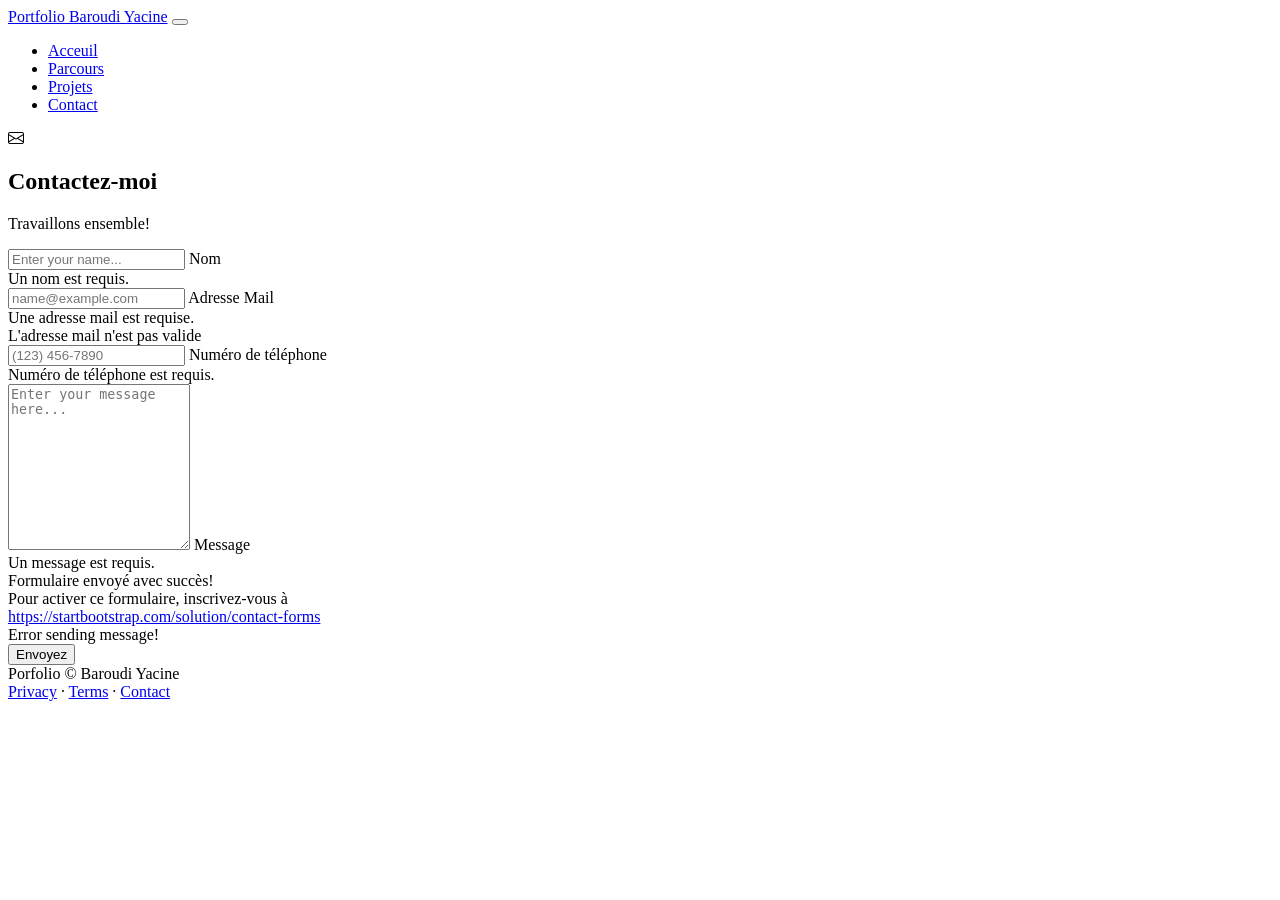
==== contact.html @ e616c019 "Add files via upload" ====
<!DOCTYPE html>
<html lang="en">
    <head>
        <meta charset="utf-8" />
        <meta name="viewport" content="width=device-width, initial-scale=1, shrink-to-fit=no" />
        <meta name="description" content />
        <meta name="author" content />
        <title>Portfolio - Contact</title>
        <!-- Favicon-->
        <link rel="icon" type="image/x-icon" href="assets/favicon.ico" />
        <!-- Custom Google font-->
        <link rel="preconnect" href="https://fonts.googleapis.com" />
        <link rel="preconnect" href="https://fonts.gstatic.com" crossorigin />
        <link href="https://fonts.googleapis.com/css2?family=Plus+Jakarta+Sans:wght@100;200;300;400;500;600;700;800;900&amp;display=swap" rel="stylesheet" />
        <!-- Bootstrap icons-->
        <link href="https://cdn.jsdelivr.net/npm/bootstrap-icons@1.8.1/font/bootstrap-icons.css" rel="stylesheet" />
        <!-- Core theme CSS (includes Bootstrap)-->
        <link href="css/styles.css" rel="stylesheet" />
    </head>
    <body class="d-flex flex-column">
        <main class="flex-shrink-0">
            <!-- Navigation-->
            <nav class="navbar navbar-expand-lg navbar-light bg-white py-3">
                <div class="container px-5">
                    <a class="navbar-brand" href="index.html"><span class="fw-bolder text-primary">Portfolio Baroudi Yacine</span></a>
                    <button class="navbar-toggler" type="button" data-bs-toggle="collapse" data-bs-target="#navbarSupportedContent" aria-controls="navbarSupportedContent" aria-expanded="false" aria-label="Toggle navigation"><span class="navbar-toggler-icon"></span></button>
                    <div class="collapse navbar-collapse" id="navbarSupportedContent">
                        <ul class="navbar-nav ms-auto mb-2 mb-lg-0 small fw-bolder">
                            <li class="nav-item"><a class="nav-link" href="index.html">Acceuil</a></li>
                            <li class="nav-item"><a class="nav-link" href="resume.html">Parcours</a></li>
                            <li class="nav-item"><a class="nav-link" href="projects.html">Projets</a></li>
                            <li class="nav-item"><a class="nav-link" href="contact.html">Contact</a></li>
                        </ul>
                    </div>
                </div>
            </nav>
            <!-- Page content-->
            <section class="py-5">
                <div class="container px-5">
                    <!-- Contact form-->
                    <div class="bg-light rounded-4 py-5 px-4 px-md-5">
                        <div class="text-center mb-5">
                            <div class="feature bg-primary bg-gradient-primary-to-secondary text-white rounded-3 mb-3"><i class="bi bi-envelope"></i></div>
                            <h1 class="fw-bolder">Contactez-moi</h1>
                            <p class="lead fw-normal text-muted mb-0">Travaillons ensemble!</p>
                        </div>
                        <div class="row gx-5 justify-content-center">
                            <div class="col-lg-8 col-xl-6">
                                <!-- * * * * * * * * * * * * * * *-->
                                <!-- * * SB Forms Contact Form * *-->
                                <!-- * * * * * * * * * * * * * * *-->
                                <!-- This form is pre-integrated with SB Forms.-->
                                <!-- To make this form functional, sign up at-->
                                <!-- https://startbootstrap.com/solution/contact-forms-->
                                <!-- to get an API token!-->
                                <form id="contactForm" data-sb-form-api-token="API_TOKEN">
                                    <!-- Name input-->
                                    <div class="form-floating mb-3">
                                        <input class="form-control" id="name" type="text" placeholder="Enter your name..." data-sb-validations="required" />
                                        <label for="name">Nom</label>
                                        <div class="invalid-feedback" data-sb-feedback="name:required">Un nom est requis.</div>
                                    </div>
                                    <!-- Email address input-->
                                    <div class="form-floating mb-3">
                                        <input class="form-control" id="email" type="email" placeholder="name@example.com" data-sb-validations="required,email" />
                                        <label for="email">Adresse Mail</label>
                                        <div class="invalid-feedback" data-sb-feedback="email:required">Une adresse mail est requise.</div>
                                        <div class="invalid-feedback" data-sb-feedback="email:email">L'adresse mail n'est pas valide</div>
                                    </div>
                                    <!-- Phone number input-->
                                    <div class="form-floating mb-3">
                                        <input class="form-control" id="phone" type="tel" placeholder="(123) 456-7890" data-sb-validations="required" />
                                        <label for="phone">Numéro de téléphone</label>
                                        <div class="invalid-feedback" data-sb-feedback="phone:required">Numéro de téléphone est requis.</div>
                                    </div>
                                    <!-- Message input-->
                                    <div class="form-floating mb-3">
                                        <textarea class="form-control" id="message" type="text" placeholder="Enter your message here..." style="height: 10rem" data-sb-validations="required"></textarea>
                                        <label for="message">Message</label>
                                        <div class="invalid-feedback" data-sb-feedback="message:required">Un message est requis.</div>
                                    </div>
                                    <!-- Submit success message-->
                                    <!---->
                                    <!-- This is what your users will see when the form-->
                                    <!-- has successfully submitted-->
                                    <div class="d-none" id="submitSuccessMessage">
                                        <div class="text-center mb-3">
                                            <div class="fw-bolder">Formulaire envoyé avec succès!</div>
                                            Pour activer ce formulaire, inscrivez-vous à 
                                            <br />
                                            <a href="https://startbootstrap.com/solution/contact-forms">https://startbootstrap.com/solution/contact-forms</a>
                                        </div>
                                    </div>
                                    <!-- Submit error message-->
                                    <!---->
                                    <!-- This is what your users will see when there is-->
                                    <!-- an error submitting the form-->
                                    <div class="d-none" id="submitErrorMessage"><div class="text-center text-danger mb-3">Error sending message!</div></div>
                                    <!-- Submit Button-->
                                    <div class="d-grid"><button class="btn btn-primary btn-lg disabled" id="submitButton" type="submit">Envoyez</button></div>
                                </form>
                            </div>
                        </div>
                    </div>
                </div>
            </section>
        </main>
        <!-- Footer-->
        <footer class="bg-white py-4 mt-auto">
            <div class="container px-5">
                <div class="row align-items-center justify-content-between flex-column flex-sm-row">
                    <div class="col-auto"><div class="small m-0">Porfolio &copy; Baroudi Yacine</div></div>
                    <div class="col-auto">
                        <a class="small" href="#!">Privacy</a>
                        <span class="mx-1">&middot;</span>
                        <a class="small" href="#!">Terms</a>
                        <span class="mx-1">&middot;</span>
                        <a class="small" href="#!">Contact</a>
                    </div>
                </div>
            </div>
        </footer>
        <!-- Bootstrap core JS-->
        <script src="https://cdn.jsdelivr.net/npm/bootstrap@5.2.3/dist/js/bootstrap.bundle.min.js"></script>
        <!-- Core theme JS-->
        <script src="js/scripts.js"></script>
        <!-- * * * * * * * * * * * * * * * * * * * * * * * * * * * * * * * * * * * * * * * *-->
        <!-- * *                               SB Forms JS                               * *-->
        <!-- * * Activate your form at https://startbootstrap.com/solution/contact-forms * *-->
        <!-- * * * * * * * * * * * * * * * * * * * * * * * * * * * * * * * * * * * * * * * *-->
        <script src="https://cdn.startbootstrap.com/sb-forms-latest.js"></script>
    </body>
</html>
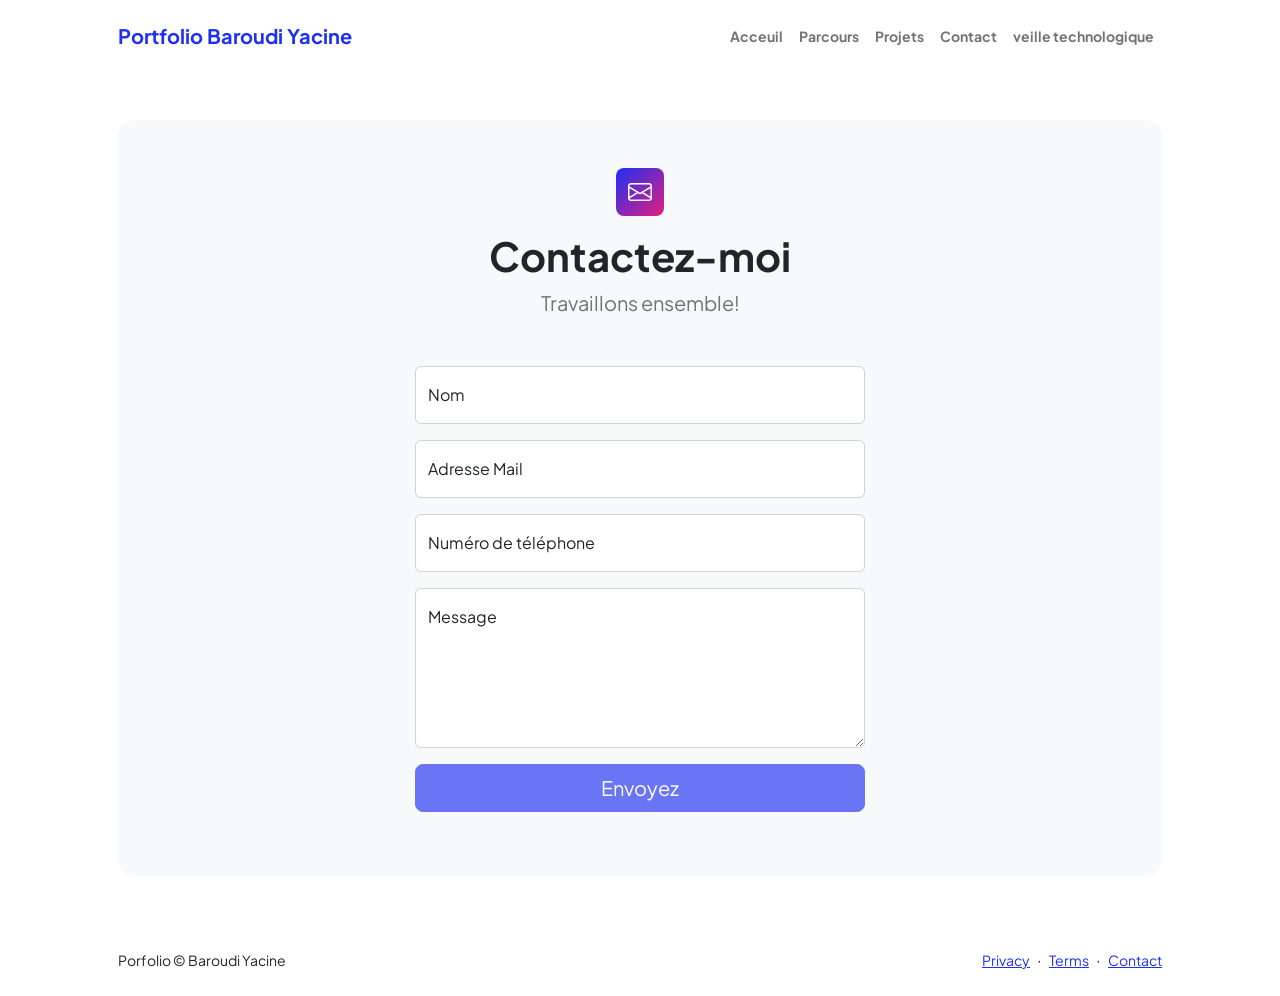
==== commit 5b087edc: "Add files via upload" ====
--- a/contact.html
+++ b/contact.html
@@ -1,11 +1,10 @@
-<!DOCTYPE html>
-<html lang="en">
+<html lang="fr">
     <head>
         <meta charset="utf-8" />
         <meta name="viewport" content="width=device-width, initial-scale=1, shrink-to-fit=no" />
-        <meta name="description" content />
-        <meta name="author" content />
-        <title>Portfolio - Contact</title>
+        <meta name="description" content="" />
+        <meta name="author" content="" />
+        <title>Porfolio - Acceuil</title>
         <!-- Favicon-->
         <link rel="icon" type="image/x-icon" href="assets/favicon.ico" />
         <!-- Custom Google font-->
@@ -17,7 +16,7 @@
         <!-- Core theme CSS (includes Bootstrap)-->
         <link href="css/styles.css" rel="stylesheet" />
     </head>
-    <body class="d-flex flex-column">
+    <body class="d-flex flex-column h-100">
         <main class="flex-shrink-0">
             <!-- Navigation-->
             <nav class="navbar navbar-expand-lg navbar-light bg-white py-3">
@@ -30,6 +29,7 @@
                             <li class="nav-item"><a class="nav-link" href="resume.html">Parcours</a></li>
                             <li class="nav-item"><a class="nav-link" href="projects.html">Projets</a></li>
                             <li class="nav-item"><a class="nav-link" href="contact.html">Contact</a></li>
+                            <li class="nav-item"><a class="nav-link" href="veilletechnologique.html">veille technologique</a></li>
                         </ul>
                     </div>
                 </div>
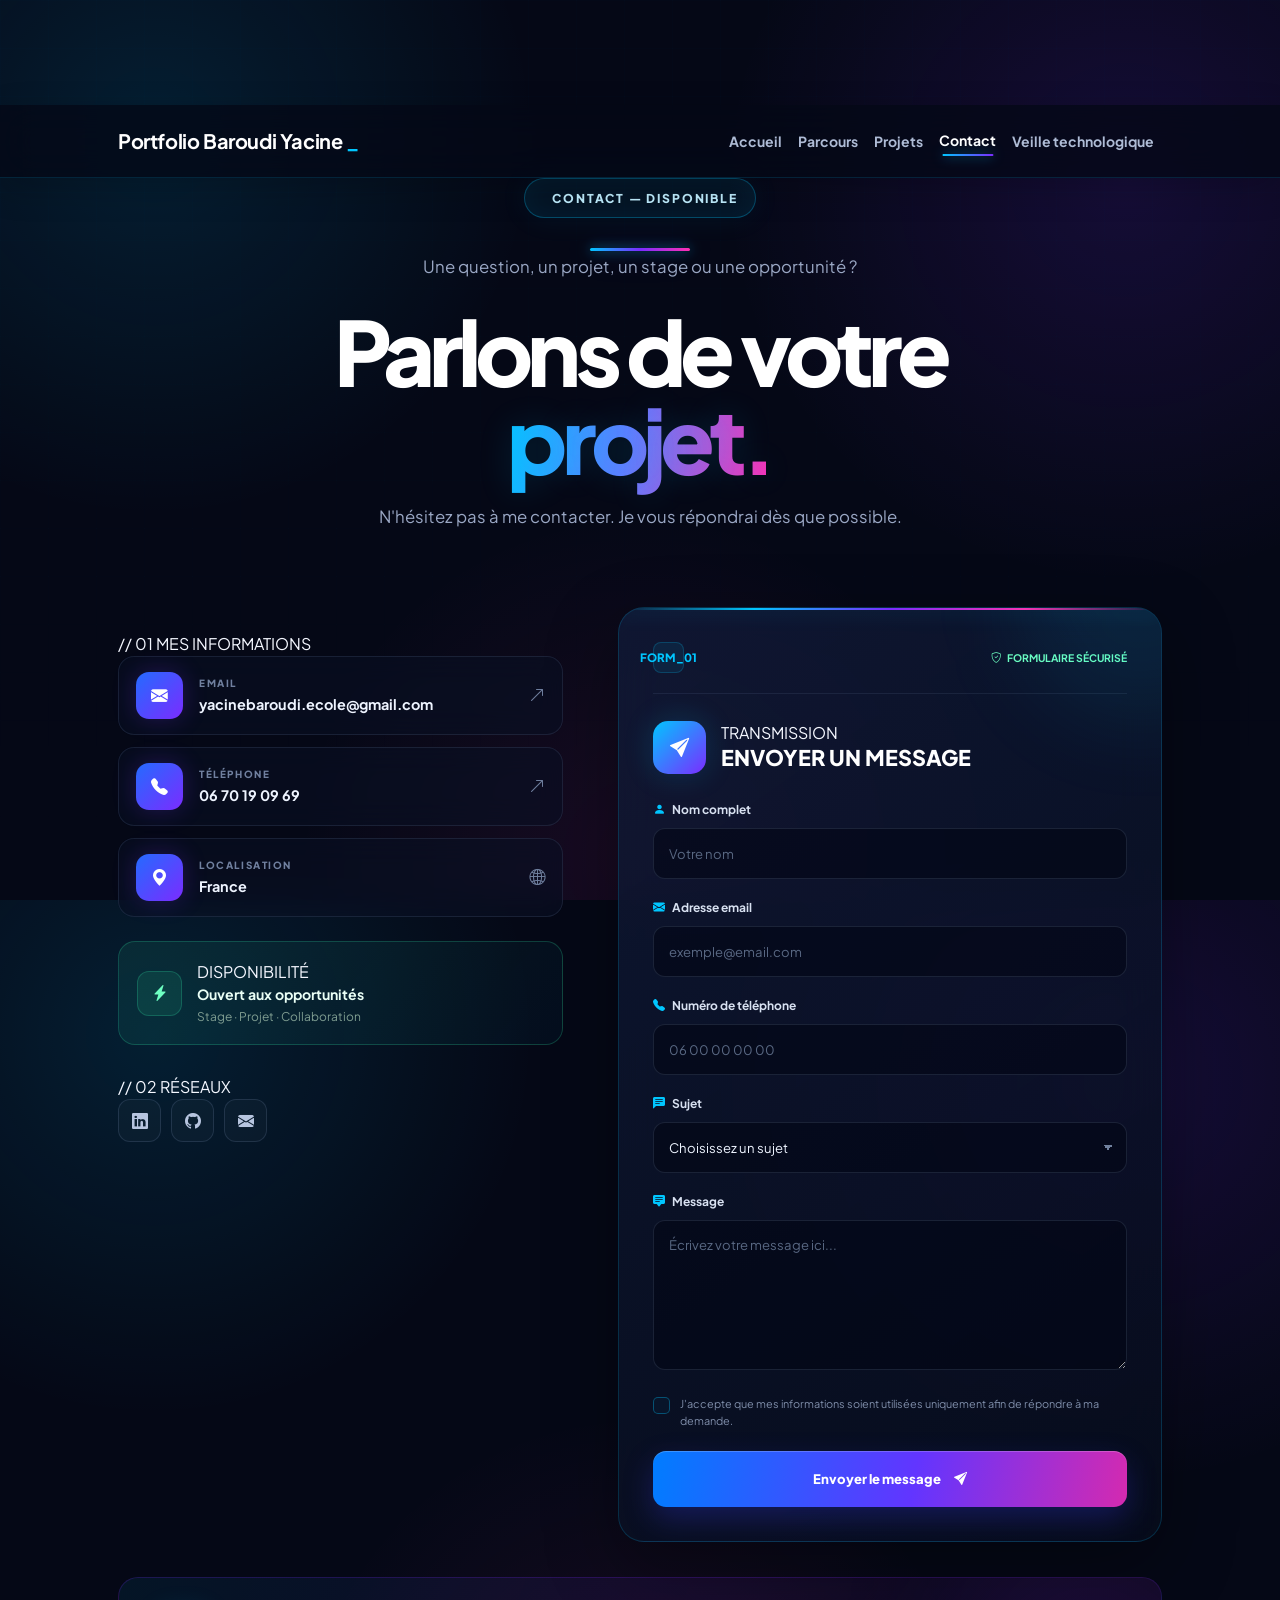
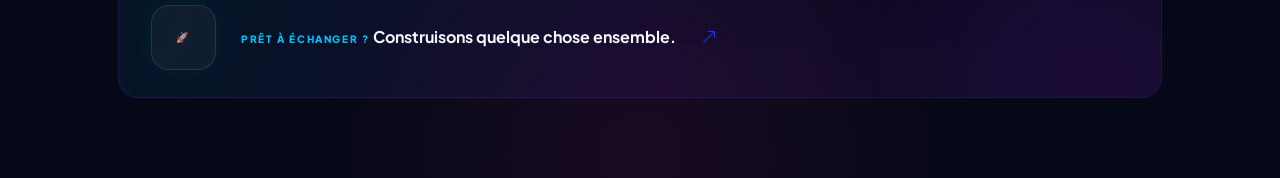
==== commit d16049c0: "Add files via upload" ====
--- a/contact.html
+++ b/contact.html
@@ -1,133 +1,889 @@
+<!DOCTYPE html>
 <html lang="fr">
-    <head>
-        <meta charset="utf-8" />
-        <meta name="viewport" content="width=device-width, initial-scale=1, shrink-to-fit=no" />
-        <meta name="description" content="" />
-        <meta name="author" content="" />
-        <title>Porfolio - Acceuil</title>
-        <!-- Favicon-->
-        <link rel="icon" type="image/x-icon" href="assets/favicon.ico" />
-        <!-- Custom Google font-->
-        <link rel="preconnect" href="https://fonts.googleapis.com" />
-        <link rel="preconnect" href="https://fonts.gstatic.com" crossorigin />
-        <link href="https://fonts.googleapis.com/css2?family=Plus+Jakarta+Sans:wght@100;200;300;400;500;600;700;800;900&amp;display=swap" rel="stylesheet" />
-        <!-- Bootstrap icons-->
-        <link href="https://cdn.jsdelivr.net/npm/bootstrap-icons@1.8.1/font/bootstrap-icons.css" rel="stylesheet" />
-        <!-- Core theme CSS (includes Bootstrap)-->
-        <link href="css/styles.css" rel="stylesheet" />
-    </head>
-    <body class="d-flex flex-column h-100">
-        <main class="flex-shrink-0">
-            <!-- Navigation-->
-            <nav class="navbar navbar-expand-lg navbar-light bg-white py-3">
-                <div class="container px-5">
-                    <a class="navbar-brand" href="index.html"><span class="fw-bolder text-primary">Portfolio Baroudi Yacine</span></a>
-                    <button class="navbar-toggler" type="button" data-bs-toggle="collapse" data-bs-target="#navbarSupportedContent" aria-controls="navbarSupportedContent" aria-expanded="false" aria-label="Toggle navigation"><span class="navbar-toggler-icon"></span></button>
-                    <div class="collapse navbar-collapse" id="navbarSupportedContent">
-                        <ul class="navbar-nav ms-auto mb-2 mb-lg-0 small fw-bolder">
-                            <li class="nav-item"><a class="nav-link" href="index.html">Acceuil</a></li>
-                            <li class="nav-item"><a class="nav-link" href="resume.html">Parcours</a></li>
-                            <li class="nav-item"><a class="nav-link" href="projects.html">Projets</a></li>
-                            <li class="nav-item"><a class="nav-link" href="contact.html">Contact</a></li>
-                            <li class="nav-item"><a class="nav-link" href="veilletechnologique.html">veille technologique</a></li>
-                        </ul>
+
+<head>
+    <meta charset="utf-8">
+
+    <meta name="viewport"
+          content="width=device-width, initial-scale=1, shrink-to-fit=no">
+
+    <meta name="description"
+          content="Portfolio de Baroudi Yacine - Contact">
+
+    <meta name="author"
+          content="Baroudi Yacine">
+
+    <title>Portfolio - Contact</title>
+
+    <link rel="icon"
+          type="image/x-icon"
+          href="assets/favicon.ico">
+
+    <!-- Google Font -->
+    <link rel="preconnect"
+          href="https://fonts.googleapis.com">
+
+    <link rel="preconnect"
+          href="https://fonts.gstatic.com"
+          crossorigin>
+
+    <link href="https://fonts.googleapis.com/css2?family=Plus+Jakarta+Sans:wght@300;400;500;600;700;800&display=swap"
+          rel="stylesheet">
+
+    <!-- Bootstrap Icons -->
+    <link href="https://cdn.jsdelivr.net/npm/bootstrap-icons@1.8.1/font/bootstrap-icons.css"
+          rel="stylesheet">
+
+    <!-- CSS principal -->
+    <link href="css/styles.css"
+          rel="stylesheet">
+
+    <!-- CSS futuriste Contact -->
+    <link href="css/contact.css"
+          rel="stylesheet">
+</head>
+
+
+<body class="contact-page">
+
+    <!-- ================================= -->
+    <!-- ARRIÈRE-PLAN FUTURISTE -->
+    <!-- ================================= -->
+
+    <div class="background-glow glow-one"></div>
+    <div class="background-glow glow-two"></div>
+    <div class="background-grid"></div>
+
+
+    <main class="flex-shrink-0">
+
+        <!-- ================================= -->
+        <!-- NAVBAR -->
+        <!-- ================================= -->
+
+        <nav class="navbar navbar-expand-lg navbar-light bg-white py-3">
+
+            <div class="container px-5">
+
+                <a class="navbar-brand"
+                   href="index.html">
+
+                    <span class="fw-bolder text-primary">
+                        Portfolio Baroudi Yacine
+                    </span>
+
+                </a>
+
+
+                <button class="navbar-toggler"
+                        type="button"
+                        data-bs-toggle="collapse"
+                        data-bs-target="#navbarSupportedContent"
+                        aria-controls="navbarSupportedContent"
+                        aria-expanded="false"
+                        aria-label="Menu">
+
+                    <span class="navbar-toggler-icon"></span>
+
+                </button>
+
+
+                <div class="collapse navbar-collapse"
+                     id="navbarSupportedContent">
+
+                    <ul class="navbar-nav ms-auto mb-2 mb-lg-0 small fw-bolder">
+
+                        <li class="nav-item">
+                            <a class="nav-link"
+                               href="index.html">
+                                Accueil
+                            </a>
+                        </li>
+
+                        <li class="nav-item">
+                            <a class="nav-link"
+                               href="resume.html">
+                                Parcours
+                            </a>
+                        </li>
+
+                        <li class="nav-item">
+                            <a class="nav-link"
+                               href="projects.html">
+                                Projets
+                            </a>
+                        </li>
+
+                        <li class="nav-item">
+                            <a class="nav-link active"
+                               href="contact.html">
+                                Contact
+                            </a>
+                        </li>
+
+                        <li class="nav-item">
+                            <a class="nav-link"
+                               href="veilletechnologique.html">
+                                Veille technologique
+                            </a>
+                        </li>
+
+                    </ul>
+
+                </div>
+
+            </div>
+
+        </nav>
+
+
+        <!-- ================================= -->
+        <!-- SECTION CONTACT -->
+        <!-- ================================= -->
+
+        <section class="contact-section">
+
+            <div class="container px-5">
+
+
+                <!-- ================================= -->
+                <!-- EN-TÊTE -->
+                <!-- ================================= -->
+
+                <div class="contact-header">
+
+                    <div class="contact-badge">
+
+                        <span class="status-dot"></span>
+
+                        CONTACT — DISPONIBLE
+
                     </div>
+
+
+                    <div class="contact-line"></div>
+
+
+                    <p class="contact-intro">
+                        Une question, un projet, un stage ou une opportunité ?
+                    </p>
+
+
+                    <h1>
+
+                        Parlons de votre
+                        <span>projet.</span>
+
+                    </h1>
+
+
+                    <p class="contact-description">
+
+                        N'hésitez pas à me contacter.
+                        Je vous répondrai dès que possible.
+
+                    </p>
+
                 </div>
-            </nav>
-            <!-- Page content-->
-            <section class="py-5">
-                <div class="container px-5">
-                    <!-- Contact form-->
-                    <div class="bg-light rounded-4 py-5 px-4 px-md-5">
-                        <div class="text-center mb-5">
-                            <div class="feature bg-primary bg-gradient-primary-to-secondary text-white rounded-3 mb-3"><i class="bi bi-envelope"></i></div>
-                            <h1 class="fw-bolder">Contactez-moi</h1>
-                            <p class="lead fw-normal text-muted mb-0">Travaillons ensemble!</p>
+
+
+                <!-- ================================= -->
+                <!-- GRILLE PRINCIPALE -->
+                <!-- ================================= -->
+
+                <div class="contact-grid">
+
+
+                    <!-- ================================= -->
+                    <!-- INFORMATIONS -->
+                    <!-- ================================= -->
+
+                    <div class="contact-information">
+
+
+                        <div class="section-mini-title">
+
+                            <span>// 01</span>
+
+                            MES INFORMATIONS
+
                         </div>
-                        <div class="row gx-5 justify-content-center">
-                            <div class="col-lg-8 col-xl-6">
-                                <!-- * * * * * * * * * * * * * * *-->
-                                <!-- * * SB Forms Contact Form * *-->
-                                <!-- * * * * * * * * * * * * * * *-->
-                                <!-- This form is pre-integrated with SB Forms.-->
-                                <!-- To make this form functional, sign up at-->
-                                <!-- https://startbootstrap.com/solution/contact-forms-->
-                                <!-- to get an API token!-->
-                                <form id="contactForm" data-sb-form-api-token="API_TOKEN">
-                                    <!-- Name input-->
-                                    <div class="form-floating mb-3">
-                                        <input class="form-control" id="name" type="text" placeholder="Enter your name..." data-sb-validations="required" />
-                                        <label for="name">Nom</label>
-                                        <div class="invalid-feedback" data-sb-feedback="name:required">Un nom est requis.</div>
-                                    </div>
-                                    <!-- Email address input-->
-                                    <div class="form-floating mb-3">
-                                        <input class="form-control" id="email" type="email" placeholder="name@example.com" data-sb-validations="required,email" />
-                                        <label for="email">Adresse Mail</label>
-                                        <div class="invalid-feedback" data-sb-feedback="email:required">Une adresse mail est requise.</div>
-                                        <div class="invalid-feedback" data-sb-feedback="email:email">L'adresse mail n'est pas valide</div>
-                                    </div>
-                                    <!-- Phone number input-->
-                                    <div class="form-floating mb-3">
-                                        <input class="form-control" id="phone" type="tel" placeholder="(123) 456-7890" data-sb-validations="required" />
-                                        <label for="phone">Numéro de téléphone</label>
-                                        <div class="invalid-feedback" data-sb-feedback="phone:required">Numéro de téléphone est requis.</div>
-                                    </div>
-                                    <!-- Message input-->
-                                    <div class="form-floating mb-3">
-                                        <textarea class="form-control" id="message" type="text" placeholder="Enter your message here..." style="height: 10rem" data-sb-validations="required"></textarea>
-                                        <label for="message">Message</label>
-                                        <div class="invalid-feedback" data-sb-feedback="message:required">Un message est requis.</div>
-                                    </div>
-                                    <!-- Submit success message-->
-                                    <!---->
-                                    <!-- This is what your users will see when the form-->
-                                    <!-- has successfully submitted-->
-                                    <div class="d-none" id="submitSuccessMessage">
-                                        <div class="text-center mb-3">
-                                            <div class="fw-bolder">Formulaire envoyé avec succès!</div>
-                                            Pour activer ce formulaire, inscrivez-vous à 
-                                            <br />
-                                            <a href="https://startbootstrap.com/solution/contact-forms">https://startbootstrap.com/solution/contact-forms</a>
-                                        </div>
-                                    </div>
-                                    <!-- Submit error message-->
-                                    <!---->
-                                    <!-- This is what your users will see when there is-->
-                                    <!-- an error submitting the form-->
-                                    <div class="d-none" id="submitErrorMessage"><div class="text-center text-danger mb-3">Error sending message!</div></div>
-                                    <!-- Submit Button-->
-                                    <div class="d-grid"><button class="btn btn-primary btn-lg disabled" id="submitButton" type="submit">Envoyez</button></div>
-                                </form>
-                            </div>
+
+
+                        <!-- EMAIL -->
+
+                        <a href="mailto:yacinebaroudi.ecole@gmail.com"
+                           class="contact-info-card">
+
+                            <div class="info-icon">
+
+                                <i class="bi bi-envelope-fill"></i>
+
+                            </div>
+
+
+                            <div class="info-content">
+
+                                <span class="info-label">
+                                    EMAIL
+                                </span>
+
+                                <strong>
+                                    yacinebaroudi.ecole@gmail.com
+                                </strong>
+
+                            </div>
+
+
+                            <i class="bi bi-arrow-up-right info-arrow"></i>
+
+                        </a>
+
+
+                        <!-- TÉLÉPHONE -->
+
+                        <a href="tel:+33670190969"
+                           class="contact-info-card">
+
+                            <div class="info-icon">
+
+                                <i class="bi bi-telephone-fill"></i>
+
+                            </div>
+
+
+                            <div class="info-content">
+
+                                <span class="info-label">
+                                    TÉLÉPHONE
+                                </span>
+
+                                <strong>
+                                    06 70 19 09 69
+                                </strong>
+
+                            </div>
+
+
+                            <i class="bi bi-arrow-up-right info-arrow"></i>
+
+                        </a>
+
+
+                        <!-- LOCALISATION -->
+
+                        <div class="contact-info-card">
+
+                            <div class="info-icon">
+
+                                <i class="bi bi-geo-alt-fill"></i>
+
+                            </div>
+
+
+                            <div class="info-content">
+
+                                <span class="info-label">
+                                    LOCALISATION
+                                </span>
+
+                                <strong>
+                                    France
+                                </strong>
+
+                            </div>
+
+
+                            <i class="bi bi-globe2 info-arrow"></i>
+
                         </div>
+
+
+                        <!-- DISPONIBILITÉ -->
+
+                        <div class="availability-card">
+
+                            <div class="availability-icon">
+
+                                <i class="bi bi-lightning-charge-fill"></i>
+
+                            </div>
+
+
+                            <div>
+
+                                <span class="info-label">
+                                    DISPONIBILITÉ
+                                </span>
+
+                                <strong>
+                                    Ouvert aux opportunités
+                                </strong>
+
+                                <p>
+                                    Stage · Projet · Collaboration
+                                </p>
+
+                            </div>
+
+
+                            <span class="availability-dot"></span>
+
+                        </div>
+
+
+                        <!-- ================================= -->
+                        <!-- RÉSEAUX -->
+                        <!-- ================================= -->
+
+                        <div class="social-area">
+
+                            <div class="section-mini-title">
+
+                                <span>// 02</span>
+
+                                RÉSEAUX
+
+                            </div>
+
+
+                            <div class="social-links">
+
+
+                                <a href="#"
+                                   class="social-link"
+                                   aria-label="LinkedIn">
+
+                                    <i class="bi bi-linkedin"></i>
+
+                                </a>
+
+
+                                <a href="#"
+                                   class="social-link"
+                                   aria-label="GitHub">
+
+                                    <i class="bi bi-github"></i>
+
+                                </a>
+
+
+                                <a href="mailto:yacinebaroudi.ecole@gmail.com"
+                                   class="social-link"
+                                   aria-label="Email">
+
+                                    <i class="bi bi-envelope-fill"></i>
+
+                                </a>
+
+
+                            </div>
+
+                        </div>
+
                     </div>
+
+
+                    <!-- ================================= -->
+                    <!-- FORMULAIRE -->
+                    <!-- ================================= -->
+
+                    <div class="contact-form-card">
+
+
+                        <div class="form-top">
+
+                            <span class="form-number">
+                                FORM_01
+                            </span>
+
+
+                            <span class="secure">
+
+                                <i class="bi bi-shield-check"></i>
+
+                                FORMULAIRE SÉCURISÉ
+
+                            </span>
+
+                        </div>
+
+
+                        <!-- TITRE FORMULAIRE -->
+
+                        <div class="form-heading">
+
+                            <div class="form-icon">
+
+                                <i class="bi bi-send-fill"></i>
+
+                            </div>
+
+
+                            <div>
+
+                                <span class="form-kicker">
+                                    TRANSMISSION
+                                </span>
+
+                                <h2>
+                                    ENVOYER UN MESSAGE
+                                </h2>
+
+                            </div>
+
+                        </div>
+
+
+                        <!-- ================================= -->
+                        <!-- FORMULAIRE FORMSubmit -->
+                        <!-- ================================= -->
+
+                        <form class="contact-form"
+                              id="contactForm"
+                              action="https://formsubmit.co/ajax/yacinebaroudi.ecole@gmail.com"
+                              method="POST">
+
+
+                            <!-- Sujet du mail reçu -->
+
+                            <input type="hidden"
+                                   name="_subject"
+                                   value="📩 Nouveau message depuis mon portfolio">
+
+
+                            <!-- Mise en forme du mail -->
+
+                            <input type="hidden"
+                                   name="_template"
+                                   value="table">
+
+
+                            <!-- Anti-spam -->
+
+                            <input type="text"
+                                   name="_honey"
+                                   tabindex="-1"
+                                   autocomplete="off"
+                                   style="display:none;">
+
+
+                            <!-- ================================= -->
+                            <!-- NOM -->
+                            <!-- ================================= -->
+
+                            <div class="form-group">
+
+                                <label for="name">
+
+                                    <i class="bi bi-person-fill"></i>
+
+                                    Nom complet
+
+                                </label>
+
+
+                                <input type="text"
+                                       id="name"
+                                       name="name"
+                                       placeholder="Votre nom"
+                                       autocomplete="name"
+                                       required>
+
+                            </div>
+
+
+                            <!-- ================================= -->
+                            <!-- EMAIL -->
+                            <!-- ================================= -->
+
+                            <div class="form-group">
+
+                                <label for="email">
+
+                                    <i class="bi bi-envelope-fill"></i>
+
+                                    Adresse email
+
+                                </label>
+
+
+                                <input type="email"
+                                       id="email"
+                                       name="email"
+                                       placeholder="exemple@email.com"
+                                       autocomplete="email"
+                                       required>
+
+                            </div>
+
+
+                            <!-- ================================= -->
+                            <!-- TÉLÉPHONE -->
+                            <!-- ================================= -->
+
+                            <div class="form-group">
+
+                                <label for="phone">
+
+                                    <i class="bi bi-telephone-fill"></i>
+
+                                    Numéro de téléphone
+
+                                </label>
+
+
+                                <input type="tel"
+                                       id="phone"
+                                       name="phone"
+                                       placeholder="06 00 00 00 00"
+                                       autocomplete="tel">
+
+                            </div>
+
+
+                            <!-- ================================= -->
+                            <!-- SUJET -->
+                            <!-- ================================= -->
+
+                            <div class="form-group">
+
+                                <label for="subject">
+
+                                    <i class="bi bi-chat-left-text-fill"></i>
+
+                                    Sujet
+
+                                </label>
+
+
+                                <select id="subject"
+                                        name="subject"
+                                        required>
+
+                                    <option value=""
+                                            selected
+                                            disabled>
+
+                                        Choisissez un sujet
+
+                                    </option>
+
+
+                                    <option value="Question concernant le portfolio">
+
+                                        Question concernant le portfolio
+
+                                    </option>
+
+
+                                    <option value="Projet">
+
+                                        Projet
+
+                                    </option>
+
+
+                                    <option value="Stage">
+
+                                        Stage
+
+                                    </option>
+
+
+                                    <option value="Opportunité professionnelle">
+
+                                        Opportunité professionnelle
+
+                                    </option>
+
+
+                                    <option value="Autre">
+
+                                        Autre
+
+                                    </option>
+
+                                </select>
+
+                            </div>
+
+
+                            <!-- ================================= -->
+                            <!-- MESSAGE -->
+                            <!-- ================================= -->
+
+                            <div class="form-group">
+
+                                <label for="message">
+
+                                    <i class="bi bi-chat-square-text-fill"></i>
+
+                                    Message
+
+                                </label>
+
+
+                                <textarea id="message"
+                                          name="message"
+                                          rows="6"
+                                          placeholder="Écrivez votre message ici..."
+                                          required></textarea>
+
+                            </div>
+
+
+                            <!-- ================================= -->
+                            <!-- CONSENTEMENT -->
+                            <!-- ================================= -->
+
+                            <label class="privacy-checkbox">
+
+                                <input type="checkbox"
+                                       name="consent"
+                                       value="Oui"
+                                       required>
+
+
+                                <span class="custom-checkbox"></span>
+
+
+                                <span>
+
+                                    J'accepte que mes informations soient
+                                    utilisées uniquement afin de répondre
+                                    à ma demande.
+
+                                </span>
+
+                            </label>
+
+
+                            <!-- ================================= -->
+                            <!-- BOUTON ENVOYER -->
+                            <!-- ================================= -->
+
+                            <button type="submit"
+                                    class="contact-submit"
+                                    id="contactSubmit">
+
+                                <span>
+                                    Envoyer le message
+                                </span>
+
+                                <i class="bi bi-send-fill"></i>
+
+                            </button>
+
+
+                            <!-- ================================= -->
+                            <!-- RETOUR ENVOI -->
+                            <!-- ================================= -->
+
+                            <div class="form-status"
+                                 id="formStatus"
+                                 role="status"
+                                 aria-live="polite">
+                            </div>
+
+
+                        </form>
+
+                    </div>
+
                 </div>
-            </section>
-        </main>
-        <!-- Footer-->
-        <footer class="bg-white py-4 mt-auto">
-            <div class="container px-5">
-                <div class="row align-items-center justify-content-between flex-column flex-sm-row">
-                    <div class="col-auto"><div class="small m-0">Porfolio &copy; Baroudi Yacine</div></div>
-                    <div class="col-auto">
-                        <a class="small" href="#!">Privacy</a>
-                        <span class="mx-1">&middot;</span>
-                        <a class="small" href="#!">Terms</a>
-                        <span class="mx-1">&middot;</span>
-                        <a class="small" href="#!">Contact</a>
+
+
+                <!-- ================================= -->
+                <!-- BLOC FINAL -->
+                <!-- ================================= -->
+
+                <div class="contact-bottom">
+
+                    <div class="contact-bottom-card">
+
+
+                        <span class="bottom-emoji">
+                            🚀
+                        </span>
+
+
+                        <div>
+
+                            <span class="bottom-kicker">
+                                PRÊT À ÉCHANGER ?
+                            </span>
+
+
+                            <strong>
+                                Construisons quelque chose ensemble.
+                            </strong>
+
+                        </div>
+
+
+                        <a href="mailto:yacinebaroudi.ecole@gmail.com"
+                           class="bottom-link">
+
+                            <i class="bi bi-arrow-up-right"></i>
+
+                        </a>
+
+
                     </div>
+
                 </div>
+
             </div>
-        </footer>
-        <!-- Bootstrap core JS-->
-        <script src="https://cdn.jsdelivr.net/npm/bootstrap@5.2.3/dist/js/bootstrap.bundle.min.js"></script>
-        <!-- Core theme JS-->
-        <script src="js/scripts.js"></script>
-        <!-- * * * * * * * * * * * * * * * * * * * * * * * * * * * * * * * * * * * * * * * *-->
-        <!-- * *                               SB Forms JS                               * *-->
-        <!-- * * Activate your form at https://startbootstrap.com/solution/contact-forms * *-->
-        <!-- * * * * * * * * * * * * * * * * * * * * * * * * * * * * * * * * * * * * * * * *-->
-        <script src="https://cdn.startbootstrap.com/sb-forms-latest.js"></script>
-    </body>
-</html>
+
+        </section>
+
+    </main>
+
+
+    <!-- ================================= -->
+    <!-- BOOTSTRAP JAVASCRIPT -->
+    <!-- ================================= -->
+
+    <script src="https://cdn.jsdelivr.net/npm/bootstrap@5.3.3/dist/js/bootstrap.bundle.min.js"></script>
+
+
+    <!-- ================================= -->
+    <!-- JAVASCRIPT DU FORMULAIRE -->
+    <!-- ================================= -->
+
+    <script>
+
+        const form = document.getElementById("contactForm");
+
+        const submitButton =
+            document.getElementById("contactSubmit");
+
+        const statusMessage =
+            document.getElementById("formStatus");
+
+
+        form.addEventListener("submit", async function (event) {
+
+            event.preventDefault();
+
+
+            /* Désactivation du bouton */
+
+            submitButton.disabled = true;
+
+
+            /* Sauvegarde du bouton */
+
+            const originalButtonHTML =
+                submitButton.innerHTML;
+
+
+            /* Animation d'envoi */
+
+            submitButton.innerHTML = `
+                <span>Envoi en cours...</span>
+                <i class="bi bi-arrow-repeat"></i>
+            `;
+
+
+            statusMessage.textContent =
+                "Transmission du message...";
+
+
+            statusMessage.className =
+                "form-status loading";
+
+
+            /* Récupération des données */
+
+            const formData =
+                new FormData(form);
+
+
+            const data =
+                Object.fromEntries(formData.entries());
+
+
+            try {
+
+                /* Envoi vers FormSubmit */
+
+                const response = await fetch(
+                    "https://formsubmit.co/ajax/yacinebaroudi.ecole@gmail.com",
+                    {
+                        method: "POST",
+
+                        headers: {
+                            "Content-Type": "application/json",
+                            "Accept": "application/json"
+                        },
+
+                        body: JSON.stringify(data)
+                    }
+                );
+
+
+                const result =
+                    await response.json();
+
+
+                /* Vérification */
+
+                if (
+                    !response.ok ||
+                    result.success === false
+                ) {
+
+                    throw new Error(
+                        "Erreur lors de l'envoi"
+                    );
+
+                }
+
+
+                /* Succès */
+
+                statusMessage.textContent =
+                    "✅ Message envoyé avec succès ! Je vous répondrai rapidement.";
+
+
+                statusMessage.className =
+                    "form-status success";
+
+
+                /* Réinitialisation */
+
+                form.reset();
+
+
+            } catch (error) {
+
+                console.error(error);
+
+
+                statusMessage.textContent =
+                    "❌ Impossible d'envoyer le message. Vérifiez votre connexion puis réessayez.";
+
+
+                statusMessage.className =
+                    "form-status error";
+
+            }
+
+
+            /* Réactivation du bouton */
+
+            submitButton.disabled = false;
+
+
+            submitButton.innerHTML =
+                originalButtonHTML;
+
+        });
+
+    </script>
+
+</body>
+
+</html>
--- a/css/contact.css
+++ b/css/contact.css
@@ -0,0 +1,1066 @@
+/* =========================================================
+   CONTACT.CSS
+   Portfolio Baroudi Yacine — BTS SIO SISR
+   Thème : futuriste / cyber-tech / glassmorphism
+   Compatible avec la structure HTML Contact fournie.
+========================================================= */
+
+:root {
+    --contact-bg: #050816;
+    --contact-bg-2: #080d20;
+    --contact-card: rgba(12, 19, 42, 0.72);
+    --contact-card-strong: rgba(10, 16, 36, 0.92);
+    --contact-border: rgba(0, 198, 255, 0.22);
+    --contact-cyan: #00c6ff;
+    --contact-blue: #246bff;
+    --contact-purple: #7b2cff;
+    --contact-pink: #ff2fb3;
+    --contact-text: #f4f7ff;
+    --contact-muted: #9aa7c4;
+    --contact-soft: #cbd5ec;
+    --contact-shadow: 0 25px 70px rgba(0, 0, 0, 0.35);
+}
+
+/* =========================================================
+   BASE
+========================================================= */
+
+body {
+    background:
+        radial-gradient(circle at 12% 15%, rgba(0, 198, 255, 0.12), transparent 28%),
+        radial-gradient(circle at 88% 20%, rgba(123, 44, 255, 0.14), transparent 30%),
+        radial-gradient(circle at 50% 95%, rgba(255, 47, 179, 0.08), transparent 32%),
+        var(--contact-bg);
+    color: var(--contact-text);
+    font-family: "Plus Jakarta Sans", sans-serif;
+    overflow-x: hidden;
+    position: relative;
+}
+
+/* Grille futuriste */
+
+body::before {
+    content: "";
+    position: fixed;
+    inset: 0;
+    pointer-events: none;
+    z-index: 0;
+    opacity: 0.24;
+    background-image:
+        linear-gradient(rgba(0, 198, 255, 0.055) 1px, transparent 1px),
+        linear-gradient(90deg, rgba(0, 198, 255, 0.055) 1px, transparent 1px);
+    background-size: 48px 48px;
+    mask-image: linear-gradient(to bottom, black 0%, rgba(0,0,0,.75) 60%, transparent 100%);
+}
+
+main,
+footer {
+    position: relative;
+    z-index: 1;
+}
+
+/* =========================================================
+   NAVBAR
+   On conserve les classes Bootstrap d'origine.
+========================================================= */
+
+.navbar {
+    background: rgba(5, 8, 22, 0.78) !important;
+    border-bottom: 1px solid rgba(0, 198, 255, 0.14);
+    backdrop-filter: blur(18px);
+    -webkit-backdrop-filter: blur(18px);
+    box-shadow: 0 10px 35px rgba(0, 0, 0, 0.18);
+    position: relative;
+    z-index: 1000;
+}
+
+.navbar-brand .text-primary {
+    color: #ffffff !important;
+    letter-spacing: -0.02em;
+}
+
+.navbar-brand .text-primary::after {
+    content: "_";
+    color: var(--contact-cyan);
+    animation: cursorBlink 1s steps(1) infinite;
+}
+
+.navbar .nav-link {
+    color: #aebbd5 !important;
+    position: relative;
+    transition: color .25s ease, transform .25s ease;
+}
+
+.navbar .nav-link::after {
+    content: "";
+    position: absolute;
+    left: 50%;
+    bottom: 3px;
+    width: 0;
+    height: 2px;
+    border-radius: 99px;
+    background: linear-gradient(90deg, var(--contact-cyan), var(--contact-purple));
+    box-shadow: 0 0 12px rgba(0, 198, 255, .7);
+    transform: translateX(-50%);
+    transition: width .25s ease;
+}
+
+.navbar .nav-link:hover,
+.navbar .nav-link.active {
+    color: #ffffff !important;
+    transform: translateY(-1px);
+}
+
+.navbar .nav-link:hover::after,
+.navbar .nav-link.active::after {
+    width: 70%;
+}
+
+.navbar-toggler {
+    border-color: rgba(0, 198, 255, .35) !important;
+    background: rgba(0, 198, 255, .06);
+}
+
+.navbar-toggler:focus {
+    box-shadow: 0 0 0 .2rem rgba(0, 198, 255, .12);
+}
+
+.navbar-toggler-icon {
+    filter: invert(1) brightness(2);
+}
+
+/* =========================================================
+   PAGE CONTACT
+========================================================= */
+
+.contact-page {
+    padding: 105px 0 55px;
+    min-height: calc(100vh - 80px);
+}
+
+/* =========================================================
+   HEADER
+========================================================= */
+
+.contact-header {
+    max-width: 850px;
+    margin: 0 auto 75px;
+    text-align: center;
+    position: relative;
+}
+
+.contact-badge {
+    display: inline-flex;
+    align-items: center;
+    gap: 10px;
+    padding: 10px 17px;
+    border: 1px solid rgba(0, 198, 255, .3);
+    border-radius: 999px;
+    color: #bfeeff;
+    background: rgba(0, 198, 255, .07);
+    box-shadow:
+        inset 0 0 25px rgba(0, 198, 255, .05),
+        0 0 30px rgba(0, 198, 255, .07);
+    font-size: .76rem;
+    font-weight: 800;
+    letter-spacing: .15em;
+    text-transform: uppercase;
+}
+
+.contact-badge i {
+    color: var(--contact-cyan);
+    font-size: 1rem;
+}
+
+.contact-header h1 {
+    margin: 25px 0 18px;
+    color: #ffffff;
+    font-size: clamp(3rem, 7vw, 5.8rem);
+    line-height: .98;
+    font-weight: 900;
+    letter-spacing: -.065em;
+}
+
+.contact-header h1 span {
+    background: linear-gradient(
+        100deg,
+        var(--contact-cyan),
+        #5e7dff 45%,
+        var(--contact-pink)
+    );
+    -webkit-background-clip: text;
+    background-clip: text;
+    color: transparent;
+    text-shadow: 0 0 35px rgba(0, 198, 255, .14);
+}
+
+.contact-header p {
+    max-width: 680px;
+    margin: 0 auto;
+    color: var(--contact-muted);
+    font-size: 1.05rem;
+    line-height: 1.85;
+}
+
+.contact-line {
+    width: 100px;
+    height: 3px;
+    margin: 30px auto 0;
+    border-radius: 999px;
+    background: linear-gradient(
+        90deg,
+        var(--contact-cyan),
+        var(--contact-purple),
+        var(--contact-pink)
+    );
+    box-shadow:
+        0 0 12px rgba(0, 198, 255, .65),
+        0 0 30px rgba(123, 44, 255, .35);
+}
+
+/* =========================================================
+   CONTACT GRID
+========================================================= */
+
+.contact-grid {
+    display: grid;
+    grid-template-columns: minmax(0, .9fr) minmax(0, 1.1fr);
+    gap: 55px;
+    align-items: start;
+}
+
+/* =========================================================
+   COLONNE INFORMATIONS
+========================================================= */
+
+.contact-information {
+    padding: 25px 0;
+}
+
+.section-label {
+    display: flex;
+    align-items: center;
+    gap: 12px;
+    margin-bottom: 20px;
+    color: var(--contact-cyan);
+    font-size: .72rem;
+    font-weight: 800;
+    letter-spacing: .17em;
+}
+
+.section-label span {
+    display: inline-flex;
+    align-items: center;
+    justify-content: center;
+    width: 31px;
+    height: 31px;
+    border: 1px solid rgba(0, 198, 255, .4);
+    border-radius: 8px;
+    background: rgba(0, 198, 255, .08);
+    box-shadow: 0 0 18px rgba(0, 198, 255, .12);
+}
+
+.contact-information h2 {
+    margin: 0 0 20px;
+    color: #ffffff;
+    font-size: clamp(2rem, 4vw, 3.2rem);
+    font-weight: 850;
+    line-height: 1.05;
+    letter-spacing: -.045em;
+}
+
+.contact-information h2 span {
+    color: var(--contact-cyan);
+}
+
+.contact-description {
+    margin-bottom: 32px;
+    color: var(--contact-muted);
+    font-size: .96rem;
+    line-height: 1.85;
+}
+
+/* =========================================================
+   CARTES INFORMATIONS
+========================================================= */
+
+.contact-info-card {
+    min-height: 78px;
+    display: flex;
+    align-items: center;
+    gap: 16px;
+    padding: 15px 17px;
+    margin-bottom: 12px;
+    border: 1px solid rgba(148, 171, 214, .13);
+    border-radius: 16px;
+    background: rgba(10, 17, 38, .55);
+    color: inherit;
+    text-decoration: none;
+    backdrop-filter: blur(14px);
+    -webkit-backdrop-filter: blur(14px);
+    transition:
+        transform .3s ease,
+        border-color .3s ease,
+        background .3s ease,
+        box-shadow .3s ease;
+}
+
+.contact-info-card:hover {
+    transform: translateX(7px);
+    border-color: rgba(0, 198, 255, .45);
+    background: rgba(0, 198, 255, .07);
+    box-shadow:
+        0 15px 35px rgba(0, 0, 0, .2),
+        0 0 28px rgba(0, 198, 255, .08);
+    color: inherit;
+}
+
+.info-icon {
+    width: 47px;
+    height: 47px;
+    flex: 0 0 47px;
+    display: flex;
+    align-items: center;
+    justify-content: center;
+    border-radius: 13px;
+    color: #ffffff;
+    background: linear-gradient(135deg, var(--contact-blue), var(--contact-purple));
+    box-shadow: 0 0 24px rgba(123, 44, 255, .24);
+}
+
+.info-icon i {
+    font-size: 1.05rem;
+}
+
+.info-content {
+    min-width: 0;
+    flex: 1;
+}
+
+.info-content span {
+    display: block;
+    margin-bottom: 3px;
+    color: #70809f;
+    font-size: .62rem;
+    font-weight: 800;
+    letter-spacing: .16em;
+}
+
+.info-content strong {
+    display: block;
+    color: #eef4ff;
+    font-size: .9rem;
+    font-weight: 700;
+    overflow-wrap: anywhere;
+}
+
+.contact-info-card > .bi:last-child {
+    color: #6f7f9e;
+    transition: transform .25s ease, color .25s ease;
+}
+
+.contact-info-card:hover > .bi:last-child {
+    color: var(--contact-cyan);
+    transform: translate(3px, -3px);
+}
+
+/* =========================================================
+   DISPONIBILITÉ
+========================================================= */
+
+.availability-card {
+    display: flex;
+    gap: 15px;
+    align-items: center;
+    margin-top: 24px;
+    padding: 18px;
+    border: 1px solid rgba(58, 255, 178, .2);
+    border-radius: 17px;
+    background: linear-gradient(
+        135deg,
+        rgba(58, 255, 178, .08),
+        rgba(0, 198, 255, .035)
+    );
+}
+
+.availability-icon {
+    width: 45px;
+    height: 45px;
+    flex: 0 0 45px;
+    display: flex;
+    align-items: center;
+    justify-content: center;
+    border-radius: 12px;
+    color: #6effc2;
+    background: rgba(58, 255, 178, .09);
+    border: 1px solid rgba(58, 255, 178, .2);
+}
+
+.availability-icon i {
+    animation: pulseIcon 2s ease-in-out infinite;
+}
+
+.availability-card strong {
+    display: block;
+    margin-bottom: 3px;
+    color: #eafff6;
+    font-size: .88rem;
+}
+
+.availability-card p {
+    margin: 0;
+    color: #7f9d91;
+    font-size: .75rem;
+    line-height: 1.5;
+}
+
+/* =========================================================
+   RÉSEAUX SOCIAUX
+========================================================= */
+
+.social-area {
+    margin-top: 30px;
+}
+
+.social-area > span {
+    display: block;
+    margin-bottom: 12px;
+    color: #65738e;
+    font-size: .62rem;
+    font-weight: 800;
+    letter-spacing: .15em;
+}
+
+.social-links {
+    display: flex;
+    gap: 10px;
+}
+
+.social-links a {
+    width: 43px;
+    height: 43px;
+    display: flex;
+    align-items: center;
+    justify-content: center;
+    border: 1px solid rgba(148, 171, 214, .16);
+    border-radius: 12px;
+    color: #b7c5df;
+    background: rgba(255, 255, 255, .025);
+    text-decoration: none;
+    transition: all .25s ease;
+}
+
+.social-links a:hover {
+    color: #ffffff;
+    border-color: rgba(0, 198, 255, .5);
+    background: rgba(0, 198, 255, .1);
+    transform: translateY(-5px);
+    box-shadow: 0 12px 28px rgba(0, 198, 255, .12);
+}
+
+/* =========================================================
+   FORMULAIRE
+========================================================= */
+
+.contact-form-card {
+    position: relative;
+    padding: 34px;
+    border: 1px solid rgba(0, 198, 255, .18);
+    border-radius: 26px;
+    background:
+        linear-gradient(145deg, rgba(17, 27, 57, .78), rgba(7, 12, 28, .88));
+    box-shadow: var(--contact-shadow);
+    backdrop-filter: blur(22px);
+    -webkit-backdrop-filter: blur(22px);
+    overflow: hidden;
+}
+
+.contact-form-card::before {
+    content: "";
+    position: absolute;
+    top: 0;
+    left: 0;
+    right: 0;
+    height: 2px;
+    background: linear-gradient(
+        90deg,
+        transparent,
+        var(--contact-cyan),
+        var(--contact-purple),
+        var(--contact-pink),
+        transparent
+    );
+    box-shadow: 0 0 20px rgba(0, 198, 255, .45);
+}
+
+.contact-form-card::after {
+    content: "";
+    position: absolute;
+    width: 240px;
+    height: 240px;
+    top: -130px;
+    right: -100px;
+    border-radius: 50%;
+    background: rgba(0, 198, 255, .09);
+    filter: blur(45px);
+    pointer-events: none;
+}
+
+.form-top {
+    display: flex;
+    align-items: center;
+    justify-content: space-between;
+    gap: 15px;
+    padding-bottom: 20px;
+    border-bottom: 1px solid rgba(148, 171, 214, .1);
+}
+
+.form-top > div:first-child {
+    display: flex;
+    align-items: center;
+    gap: 11px;
+}
+
+.form-number {
+    display: inline-flex;
+    align-items: center;
+    justify-content: center;
+    width: 31px;
+    height: 31px;
+    border-radius: 8px;
+    color: var(--contact-cyan);
+    background: rgba(0, 198, 255, .08);
+    border: 1px solid rgba(0, 198, 255, .2);
+    font-size: .72rem;
+    font-weight: 800;
+}
+
+.form-title {
+    color: #91a1bd;
+    font-size: .7rem;
+    font-weight: 800;
+    letter-spacing: .13em;
+}
+
+.secure {
+    display: flex;
+    align-items: center;
+    gap: 6px;
+    color: #6dffc1;
+    font-size: .65rem;
+    font-weight: 700;
+}
+
+.form-heading {
+    display: flex;
+    align-items: center;
+    gap: 15px;
+    margin: 27px 0 27px;
+}
+
+.form-icon {
+    width: 53px;
+    height: 53px;
+    display: flex;
+    align-items: center;
+    justify-content: center;
+    flex: 0 0 53px;
+    border-radius: 15px;
+    color: #ffffff;
+    background: linear-gradient(135deg, var(--contact-cyan), var(--contact-purple));
+    box-shadow: 0 0 30px rgba(0, 198, 255, .18);
+}
+
+.form-icon i {
+    font-size: 1.2rem;
+}
+
+.form-heading h2 {
+    margin: 0 0 3px;
+    color: #ffffff;
+    font-size: 1.35rem;
+    font-weight: 800;
+}
+
+.form-heading p {
+    margin: 0;
+    color: #7887a5;
+    font-size: .76rem;
+}
+
+/* =========================================================
+   CHAMPS
+========================================================= */
+
+.form-group {
+    margin-bottom: 20px;
+}
+
+.form-group label {
+    display: flex;
+    align-items: center;
+    gap: 7px;
+    margin-bottom: 9px;
+    color: #d8e1f1;
+    font-size: .75rem;
+    font-weight: 700;
+}
+
+.form-group label i {
+    color: var(--contact-cyan);
+}
+
+.form-group input,
+.form-group select,
+.form-group textarea {
+    width: 100%;
+    border: 1px solid rgba(137, 159, 199, .16);
+    border-radius: 12px;
+    outline: none;
+    color: #eef4ff;
+    background: rgba(2, 7, 20, .56);
+    font-family: inherit;
+    font-size: .82rem;
+    transition:
+        border-color .25s ease,
+        box-shadow .25s ease,
+        background .25s ease,
+        transform .25s ease;
+}
+
+.form-group input,
+.form-group select {
+    height: 51px;
+    padding: 0 15px;
+}
+
+.form-group textarea {
+    min-height: 150px;
+    padding: 14px 15px;
+    resize: vertical;
+}
+
+.form-group input::placeholder,
+.form-group textarea::placeholder {
+    color: #596883;
+}
+
+.form-group select {
+    appearance: none;
+    -webkit-appearance: none;
+    background-image:
+        linear-gradient(45deg, transparent 50%, #71819e 50%),
+        linear-gradient(135deg, #71819e 50%, transparent 50%);
+    background-position:
+        calc(100% - 18px) 22px,
+        calc(100% - 13px) 22px;
+    background-size: 5px 5px, 5px 5px;
+    background-repeat: no-repeat;
+}
+
+.form-group select option {
+    color: #111827;
+    background: #ffffff;
+}
+
+.form-group input:focus,
+.form-group select:focus,
+.form-group textarea:focus {
+    border-color: rgba(0, 198, 255, .62);
+    background: rgba(0, 198, 255, .045);
+    box-shadow:
+        0 0 0 3px rgba(0, 198, 255, .07),
+        0 0 25px rgba(0, 198, 255, .08);
+    transform: translateY(-1px);
+}
+
+/* =========================================================
+   CHECKBOX
+========================================================= */
+
+.privacy-checkbox {
+    display: flex;
+    align-items: flex-start;
+    gap: 10px;
+    cursor: pointer;
+    margin: 4px 0 21px;
+    color: #7f8eaa;
+    font-size: .68rem;
+    line-height: 1.55;
+}
+
+.privacy-checkbox input {
+    position: absolute;
+    opacity: 0;
+    pointer-events: none;
+}
+
+.custom-checkbox {
+    width: 17px;
+    height: 17px;
+    flex: 0 0 17px;
+    margin-top: 1px;
+    border: 1px solid rgba(0, 198, 255, .35);
+    border-radius: 5px;
+    background: rgba(0, 198, 255, .03);
+    transition: all .2s ease;
+}
+
+.privacy-checkbox input:checked + .custom-checkbox {
+    background: linear-gradient(135deg, var(--contact-cyan), var(--contact-purple));
+    border-color: transparent;
+    box-shadow: 0 0 14px rgba(0, 198, 255, .3);
+}
+
+.privacy-checkbox input:checked + .custom-checkbox::after {
+    content: "✓";
+    display: block;
+    color: #ffffff;
+    font-size: 11px;
+    font-weight: 900;
+    text-align: center;
+    line-height: 16px;
+}
+
+/* =========================================================
+   BOUTON ENVOYER
+========================================================= */
+
+.contact-submit {
+    position: relative;
+    width: 100%;
+    min-height: 56px;
+    display: flex;
+    align-items: center;
+    justify-content: center;
+    gap: 13px;
+    overflow: hidden;
+    border: 0;
+    border-radius: 13px;
+    color: #ffffff;
+    background: linear-gradient(
+        100deg,
+        #007dff,
+        #6235ff 55%,
+        #d42ab0
+    );
+    box-shadow:
+        0 12px 30px rgba(58, 65, 255, .25),
+        inset 0 1px 0 rgba(255,255,255,.2);
+    font-family: inherit;
+    font-size: .82rem;
+    font-weight: 800;
+    cursor: pointer;
+    transition:
+        transform .25s ease,
+        box-shadow .25s ease,
+        filter .25s ease;
+}
+
+.contact-submit::before {
+    content: "";
+    position: absolute;
+    top: 0;
+    bottom: 0;
+    left: -40%;
+    width: 25%;
+    transform: skewX(-20deg);
+    background: rgba(255, 255, 255, .28);
+    transition: left .6s ease;
+}
+
+.contact-submit:hover {
+    transform: translateY(-3px);
+    filter: brightness(1.1);
+    box-shadow:
+        0 18px 40px rgba(58, 65, 255, .34),
+        0 0 28px rgba(0, 198, 255, .15);
+}
+
+.contact-submit:hover::before {
+    left: 125%;
+}
+
+.contact-submit:active {
+    transform: translateY(-1px);
+}
+
+/* =========================================================
+   BLOC FINAL
+========================================================= */
+
+.contact-bottom {
+    padding: 35px 0 80px;
+}
+
+.contact-bottom-card {
+    position: relative;
+    display: flex;
+    align-items: center;
+    gap: 25px;
+    padding: 27px 32px;
+    border: 1px solid rgba(123, 44, 255, .2);
+    border-radius: 20px;
+    background:
+        linear-gradient(
+            110deg,
+            rgba(0, 198, 255, .07),
+            rgba(123, 44, 255, .08),
+            rgba(255, 47, 179, .045)
+        );
+    overflow: hidden;
+}
+
+.contact-bottom-card::after {
+    content: "";
+    position: absolute;
+    right: -80px;
+    bottom: -130px;
+    width: 300px;
+    height: 300px;
+    border-radius: 50%;
+    background: rgba(123, 44, 255, .1);
+    filter: blur(60px);
+}
+
+.bottom-emoji {
+    position: relative;
+    z-index: 1;
+    width: 65px;
+    height: 65px;
+    display: flex;
+    align-items: center;
+    justify-content: center;
+    flex: 0 0 65px;
+    border-radius: 18px;
+    background: rgba(255, 255, 255, .045);
+    border: 1px solid rgba(255, 255, 255, .1);
+    font-size: 1.9rem;
+    box-shadow: 0 0 25px rgba(0, 198, 255, .08);
+}
+
+.contact-bottom-card > div:last-child {
+    position: relative;
+    z-index: 1;
+}
+
+.contact-bottom-card span {
+    color: var(--contact-cyan);
+    font-size: .63rem;
+    font-weight: 800;
+    letter-spacing: .16em;
+}
+
+.contact-bottom-card h2 {
+    margin: 7px 0 0;
+    color: #ffffff;
+    font-size: clamp(1.25rem, 3vw, 2rem);
+    font-weight: 750;
+}
+
+.contact-bottom-card h2 strong {
+    color: var(--contact-pink);
+}
+
+/* =========================================================
+   FOOTER
+========================================================= */
+
+footer {
+    border-top: 1px solid rgba(0, 198, 255, .1);
+    background: rgba(3, 6, 17, .9);
+    color: #71809d;
+}
+
+footer a {
+    color: #8999b8;
+    text-decoration: none;
+    transition: color .2s ease;
+}
+
+footer a:hover {
+    color: var(--contact-cyan);
+}
+
+footer .small {
+    font-size: .72rem;
+}
+
+/* =========================================================
+   ANIMATIONS
+========================================================= */
+
+@keyframes cursorBlink {
+    0%, 45% {
+        opacity: 1;
+    }
+
+    46%, 100% {
+        opacity: 0;
+    }
+}
+
+@keyframes pulseIcon {
+    0%, 100% {
+        transform: scale(1);
+        filter: drop-shadow(0 0 0 rgba(110, 255, 194, 0));
+    }
+
+    50% {
+        transform: scale(1.1);
+        filter: drop-shadow(0 0 8px rgba(110, 255, 194, .45));
+    }
+}
+
+/* =========================================================
+   RESPONSIVE
+========================================================= */
+
+@media (max-width: 991.98px) {
+
+    .contact-page {
+        padding-top: 75px;
+    }
+
+    .navbar .navbar-collapse {
+        margin-top: 15px;
+        padding: 15px;
+        border: 1px solid rgba(0, 198, 255, .12);
+        border-radius: 15px;
+        background: rgba(5, 8, 22, .96);
+    }
+
+    .navbar .nav-link::after {
+        left: 0;
+        transform: none;
+    }
+
+    .navbar .nav-link:hover::after,
+    .navbar .nav-link.active::after {
+        width: 35px;
+    }
+
+    .contact-grid {
+        grid-template-columns: 1fr;
+        gap: 35px;
+    }
+
+    .contact-information {
+        padding: 0;
+    }
+
+    .contact-form-card {
+        order: -1;
+    }
+}
+
+@media (max-width: 767.98px) {
+
+    .contact-page {
+        padding: 55px 0 30px;
+    }
+
+    .contact-header {
+        margin-bottom: 45px;
+    }
+
+    .contact-header h1 {
+        font-size: clamp(2.7rem, 14vw, 4.5rem);
+    }
+
+    .contact-header p {
+        font-size: .9rem;
+    }
+
+    .contact-form-card {
+        padding: 23px 18px;
+        border-radius: 20px;
+    }
+
+    .form-top {
+        align-items: flex-start;
+    }
+
+    .secure {
+        font-size: .58rem;
+    }
+
+    .contact-bottom-card {
+        align-items: flex-start;
+        padding: 22px;
+    }
+}
+
+@media (max-width: 575.98px) {
+
+    .container.px-5 {
+        padding-left: 20px !important;
+        padding-right: 20px !important;
+    }
+
+    .contact-badge {
+        font-size: .62rem;
+        padding: 8px 12px;
+    }
+
+    .contact-information h2 {
+        font-size: 2rem;
+    }
+
+    .contact-info-card {
+        min-height: 70px;
+    }
+
+    .info-icon {
+        width: 42px;
+        height: 42px;
+        flex-basis: 42px;
+    }
+
+    .info-content strong {
+        font-size: .78rem;
+    }
+
+    .form-title {
+        font-size: .58rem;
+    }
+
+    .form-heading h2 {
+        font-size: 1.15rem;
+    }
+
+    .form-heading p {
+        font-size: .68rem;
+    }
+
+    .contact-submit {
+        min-height: 52px;
+    }
+
+    .contact-bottom-card {
+        flex-direction: column;
+        gap: 16px;
+    }
+
+    .bottom-emoji {
+        width: 55px;
+        height: 55px;
+        flex-basis: 55px;
+    }
+}
+
+/* =========================================================
+   ACCESSIBILITÉ
+========================================================= */
+
+@media (prefers-reduced-motion: reduce) {
+
+    *,
+    *::before,
+    *::after {
+        animation-duration: 0.01ms !important;
+        animation-iteration-count: 1 !important;
+        scroll-behavior: auto !important;
+        transition-duration: 0.01ms !important;
+    }
+}
